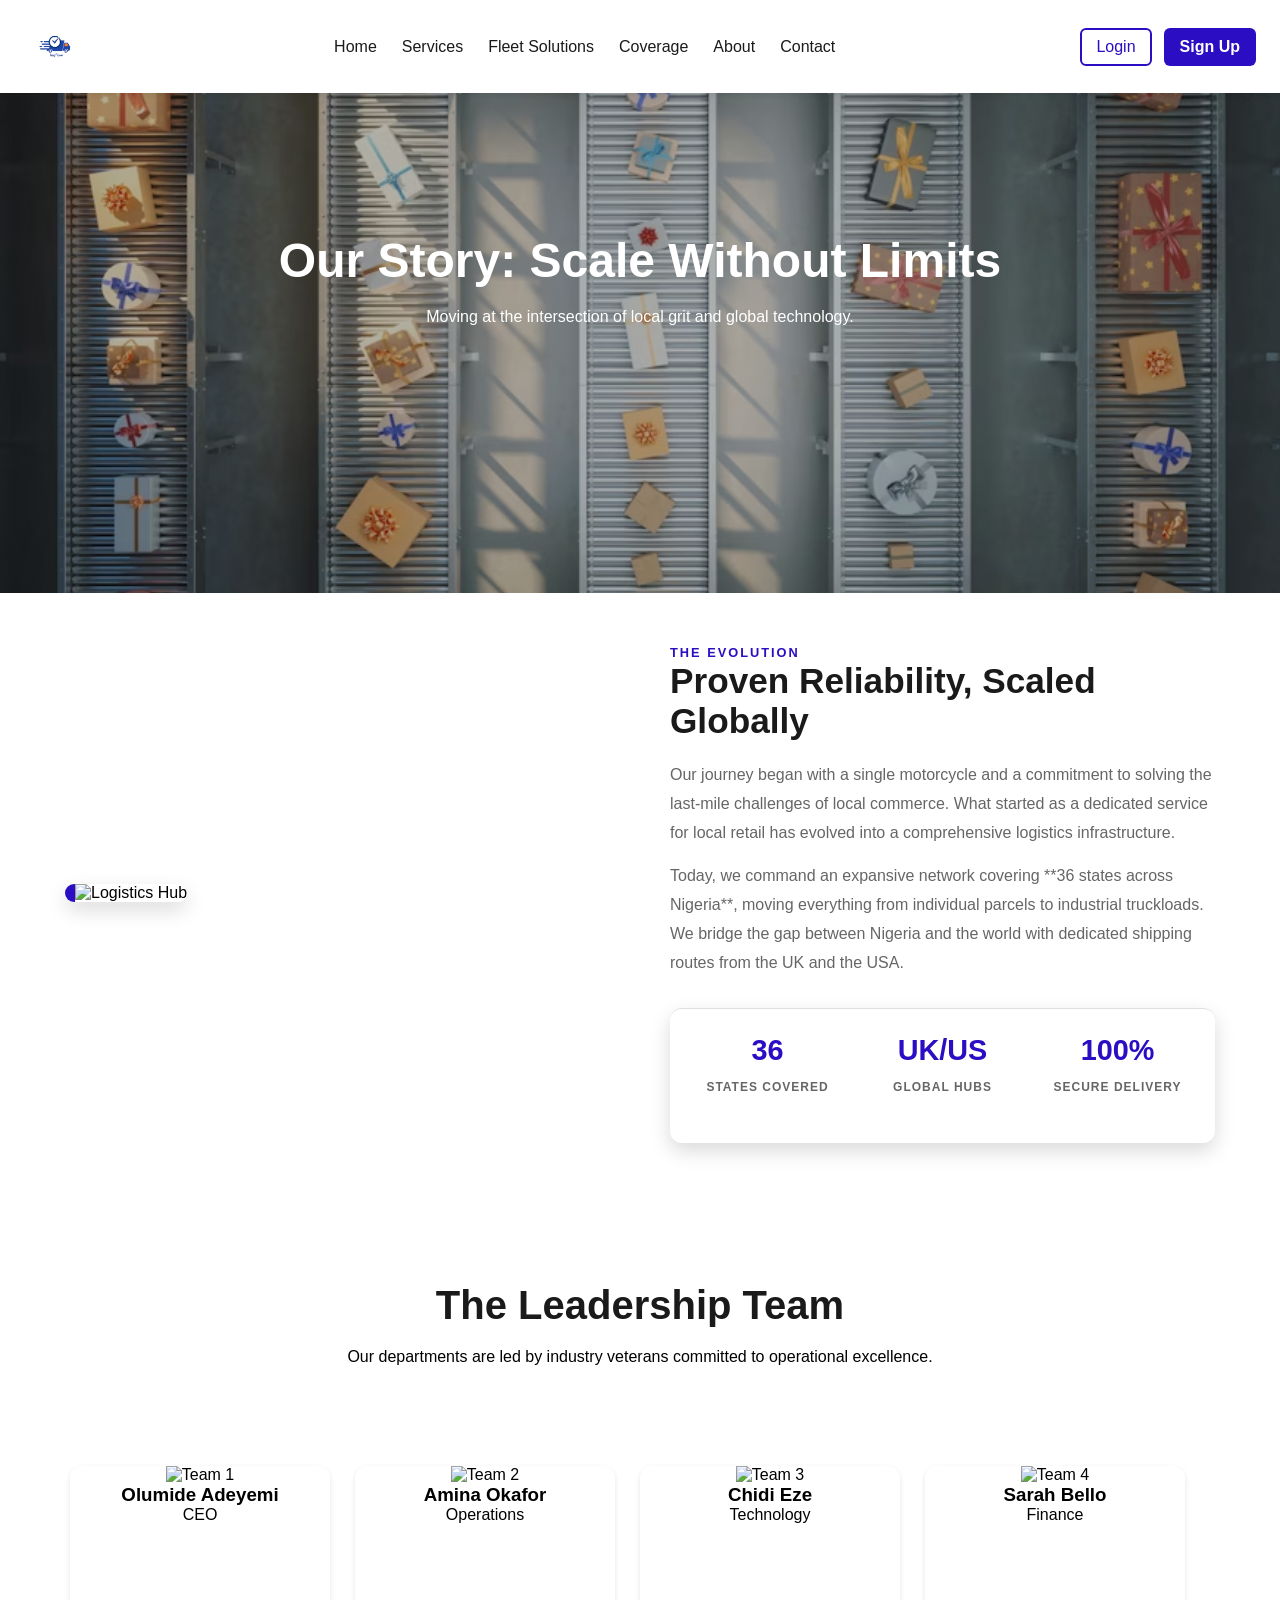
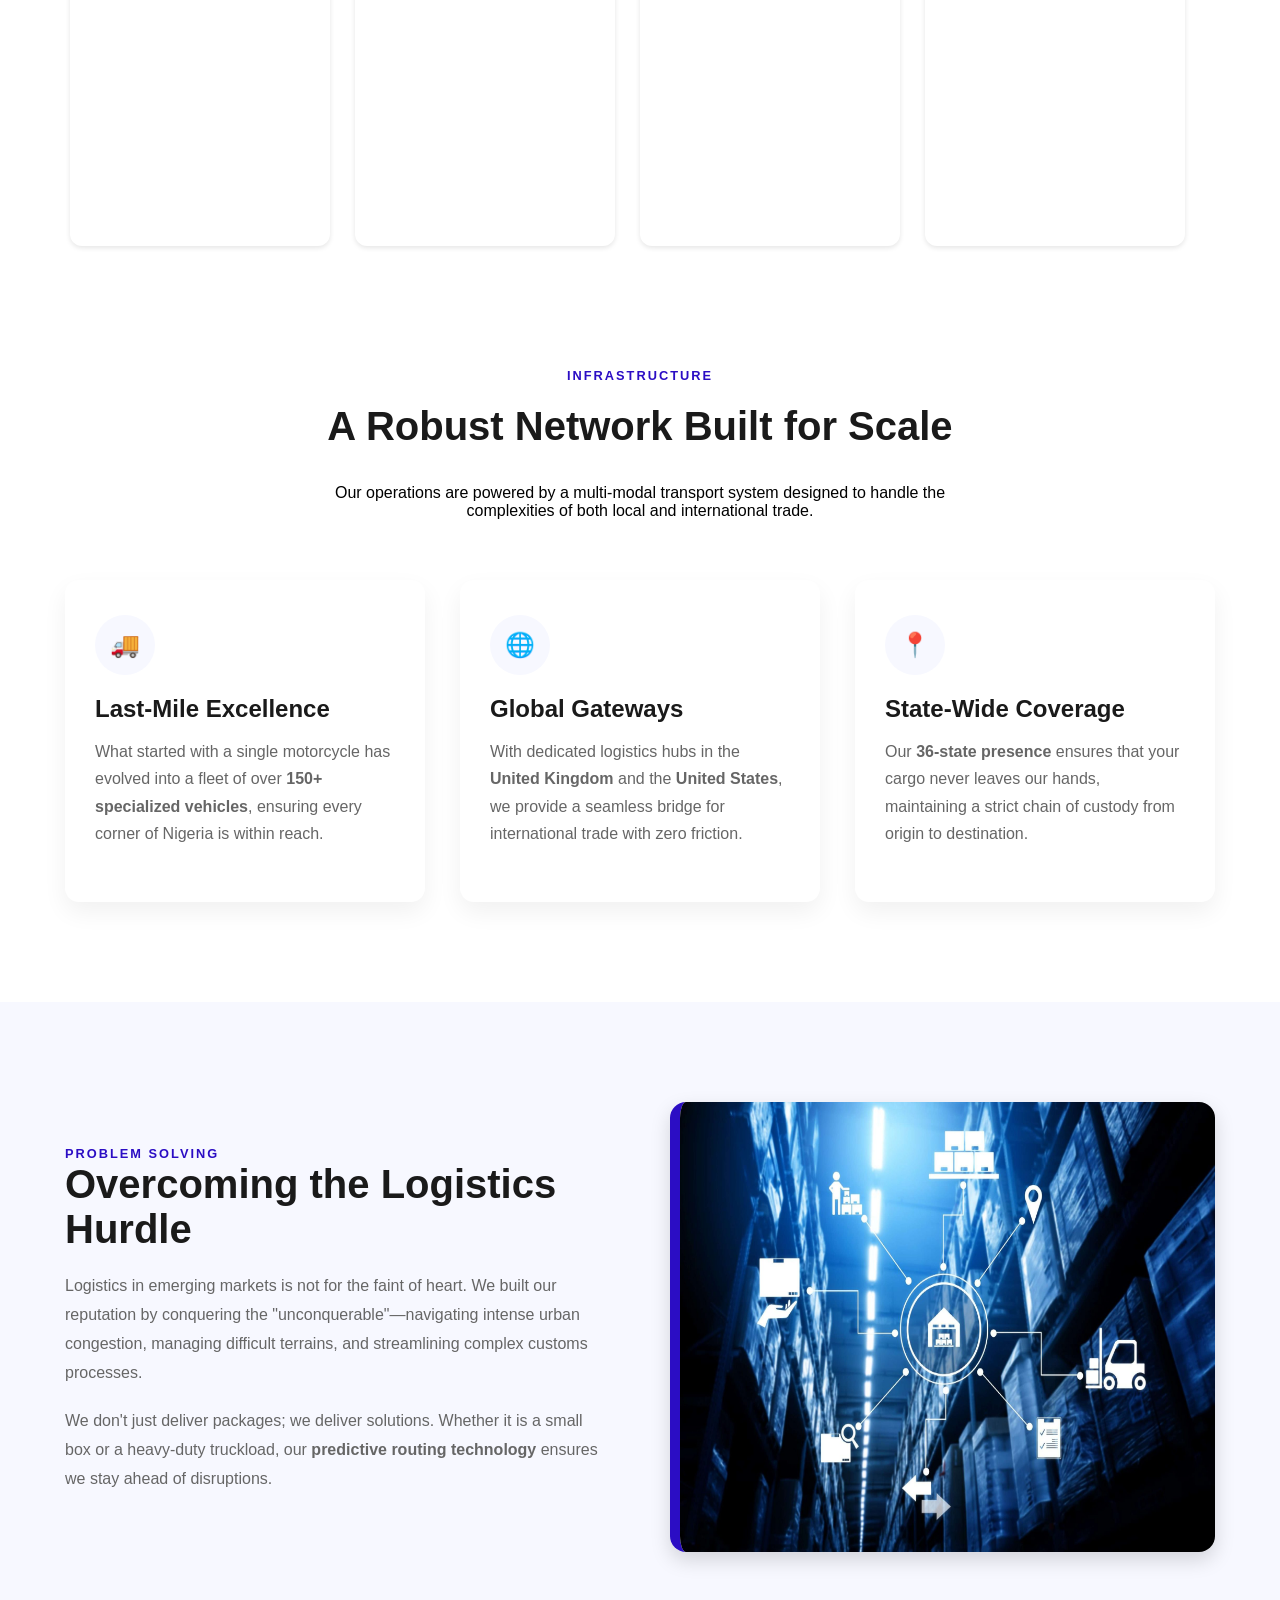
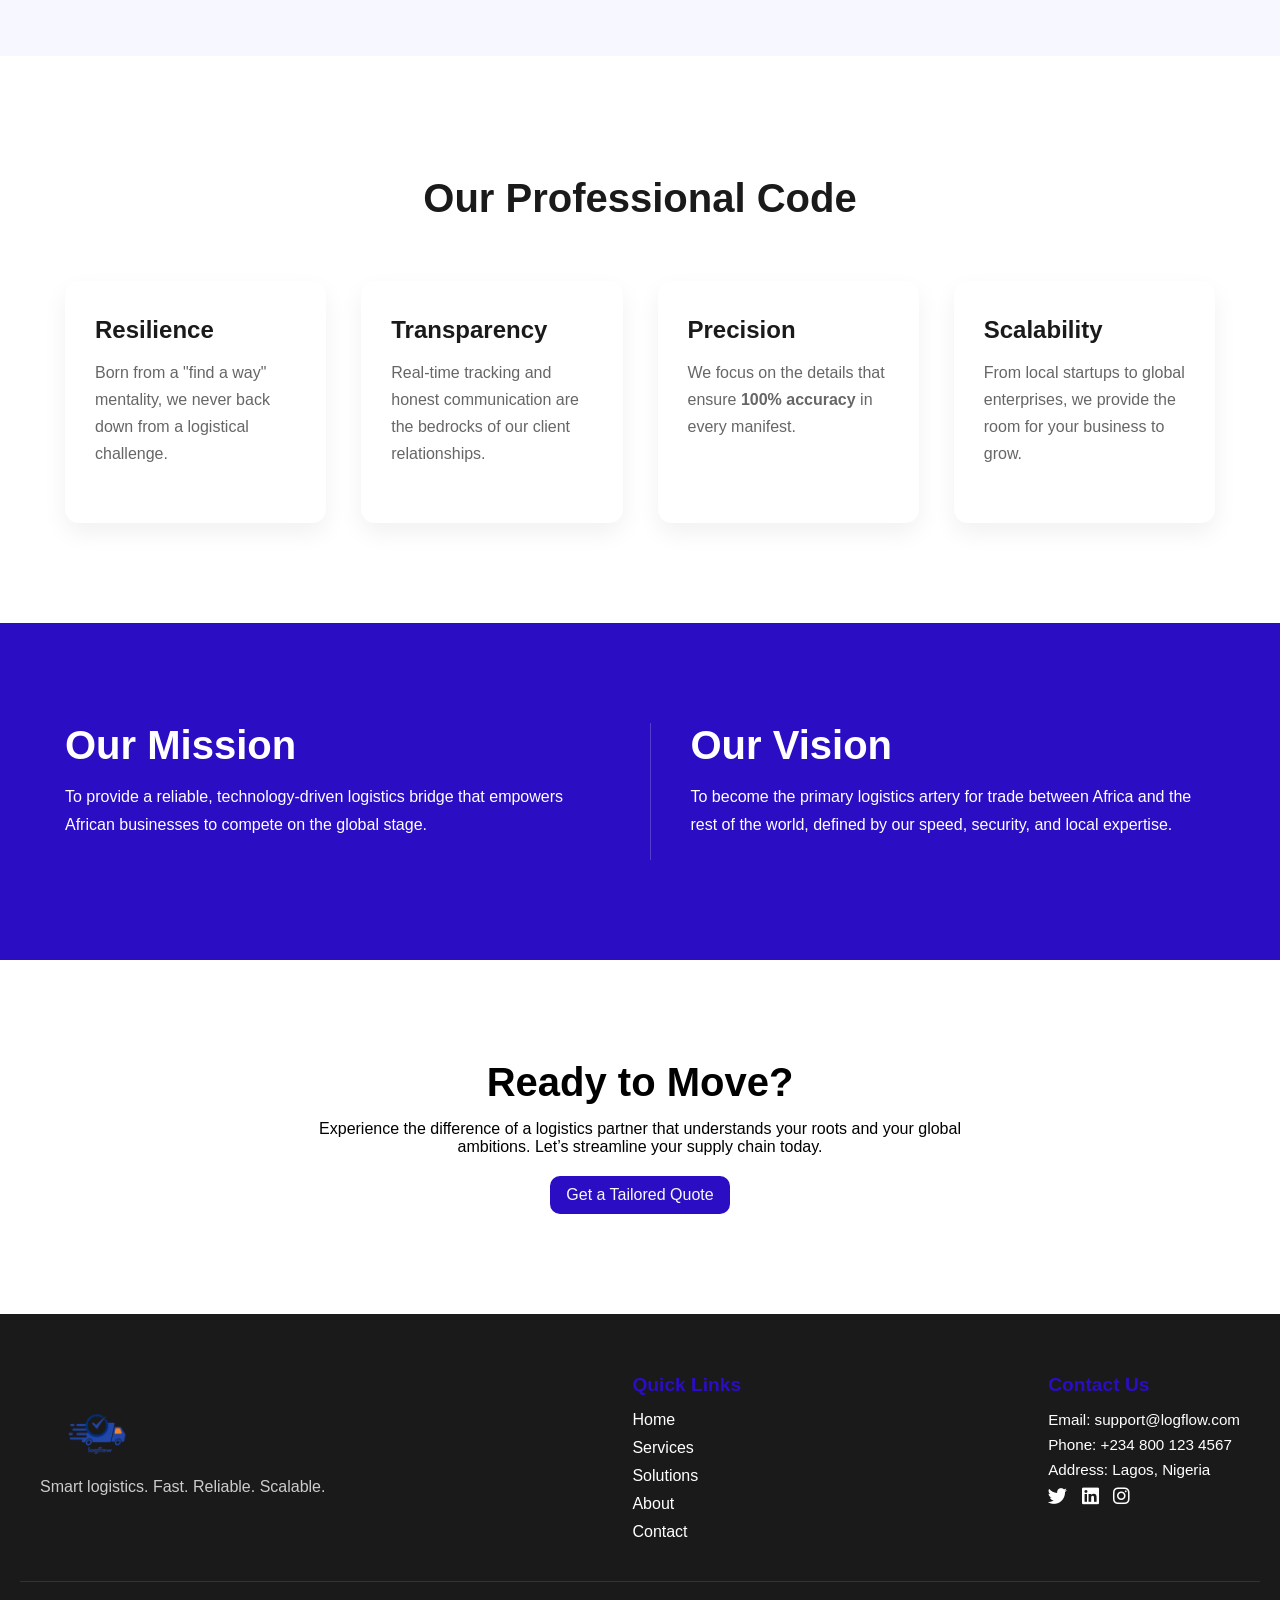
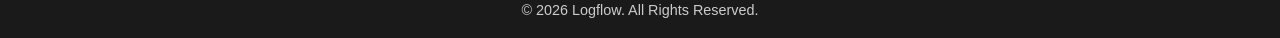
==== about.html @ 202743e4 "new changes" ====
<!DOCTYPE html>
<html lang="en">
<head>
    <meta charset="UTF-8">
    <meta name="viewport" content="width=device-width, initial-scale=1.0">
    <title>About</title>
    <link rel="stylesheet" href="main.css"/>
    <link rel="stylesheet" href="https://cdnjs.cloudflare.com/ajax/libs/font-awesome/6.4.2/css/all.min.css">
</head>
<body>
  <header class="navbar">
    <div class="logo">
      <img src="asset/image/logo-removebg-preview.png" alt="Logflow Logo">
    </div>

    <nav class="nav-links">
      <a href="index.html">Home</a>
      <a href="services.html">Services</a>
      <a href="solutions.html">Fleet Solutions</a>
      <a href="coverage.html">Coverage</a>
      <a href="about.html">About</a>
      <a href="contact.html">Contact</a>
    </nav>

    <div class="nav-actions">
      <a href="login.html" class="login-btn">Login</a>
      <a href="signup.html" class="signup-btn">Sign Up</a>
    </div>
  </header>

   <section class="about-hero">
        <div class="container">
            <h1>Our Story: Scale Without Limits</h1>
            <p>Moving at the intersection of local grit and global technology.</p>
        </div>
    </section>

    <section class="about-story ">
        <div class="container story-flex">
            <div class="story-image">
                <img src="https://images.unsplash.com/photo-1580674285054-bed31e145f59?auto=format&fit=crop&q=80&w=800" alt="Logistics Hub">
            </div>
            <div class="story-content">
                <span class="tag">The Evolution</span>
                <h2>Proven Reliability, Scaled Globally</h2>
                <p>Our journey began with a single motorcycle and a commitment to solving the last-mile challenges of local commerce. What started as a dedicated service for local retail has evolved into a comprehensive logistics infrastructure.</p>
                <p>Today, we command an expansive network covering **36 states across Nigeria**, moving everything from individual parcels to industrial truckloads. We bridge the gap between Nigeria and the world with dedicated shipping routes from the UK and the USA.</p>
                
                <div class="stats-grid">
                    <div class="stat-box">
                        <h3>36</h3>
                        <p>States Covered</p>
                    </div>
                    <div class="stat-box">
                        <h3>UK/US</h3>
                        <p>Global Hubs</p>
                    </div>
                    <div class="stat-box">
                        <h3>100%</h3>
                        <p>Secure Delivery</p>
                    </div>
                </div>
            </div>
        </div>
    </section>

   <section class="team-section">
    <div class="container">
        <div class="section-title">
            <h2>The Leadership Team</h2>
            <p>Our departments are led by industry veterans committed to operational excellence.</p>
        </div>

        <div class="team-slider">
            <div class="team-track">
                
                <div class="team-card">
                    <div class="card-inner">
                        <div class="card-front">
                            <img src="https://images.unsplash.com/photo-1531384441138-2736e62e0919?auto=format&fit=crop&q=80&w=400" alt="Team 1">
                            <div class="front-info">
                                <h3>Olumide Adeyemi</h3>
                                <span>CEO</span>
                            </div>
                        </div>
                        <div class="card-back">
                            <h4>Executive Director</h4>
                            <p>Strategic growth and global partnerships.</p>
                            <div class="social-links">
                                <a href="#">LinkedIn</a>
                                <a href="#">Instagram</a>
                            </div>
                        </div>
                    </div>
                </div>

                <div class="team-card">
                    <div class="card-inner">
                        <div class="card-front">
                            <img src="https://images.unsplash.com/photo-1560250097-0b93528c311a?auto=format&fit=crop&q=80&w=400" alt="Team 2">
                            <div class="front-info">
                                <h3>Amina Okafor</h3>
                                <span>Operations</span>
                            </div>
                        </div>
                        <div class="card-back">
                            <h4>Head of Logistics</h4>
                            <p>Managing the 26-state fleet network.</p>
                            <div class="social-links">
                                <a href="#">LinkedIn</a>
                            </div>
                        </div>
                    </div>
                </div>

                <div class="team-card">
                    <div class="card-inner">
                        <div class="card-front">
                            <img src="https://images.unsplash.com/photo-1507003211169-0a1dd7228f2d?auto=format&fit=crop&q=80&w=400" alt="Team 3">
                            <div class="front-info">
                                <h3>Chidi Eze</h3>
                                <span>Technology</span>
                            </div>
                        </div>
                        <div class="card-back">
                            <h4>CTO</h4>
                            <p>Architecture of our tracking engine.</p>
                            <div class="social-links">
                                <a href="#">LinkedIn</a>
                            </div>
                        </div>
                    </div>
                </div>

                <div class="team-card">
                    <div class="card-inner">
                        <div class="card-front">
                            <img src="https://images.unsplash.com/photo-1573496359142-b8d87734a5a2?auto=format&fit=crop&q=80&w=400" alt="Team 4">
                            <div class="front-info">
                                <h3>Sarah Bello</h3>
                                <span>Finance</span>
                            </div>
                        </div>
                        <div class="card-back">
                            <h4>CFO</h4>
                            <p>International trade and financial strategy.</p>
                            <div class="social-links">
                                <a href="#">LinkedIn</a>
                            </div>
                        </div>
                    </div>
                </div>

                <div class="team-card">
                    <div class="card-inner">
                        <div class="card-front">
                            <img src="https://images.unsplash.com/photo-1519085360753-af0119f7cbe7?auto=format&fit=crop&q=80&w=400" alt="Team 5">
                            <div class="front-info">
                                <h3>David Chen</h3>
                                <span>Customer Hub</span>
                            </div>
                        </div>
                        <div class="card-back">
                            <h4>Head of Support</h4>
                            <p>Ensuring 100% door-to-door satisfaction.</p>
                            <div class="social-links">
                                <a href="#">LinkedIn</a>
                            </div>
                        </div>
                    </div>
                </div>

            </div>
        </div>
    </div>
</section>
<section class="section-padding">
    <div class="container">
        <div class="section-title">
            <span class="tag">Infrastructure</span>
            <h2>A Robust Network Built for Scale</h2>
            <p>Our operations are powered by a multi-modal transport system designed to handle the complexities of both local and international trade.</p>
        </div>
        
        <div class="business-grid">
            <div class="biz-card">
                <div class="icon-circle">🚚</div>
                <h3>Last-Mile Excellence</h3>
                <p>What started with a single motorcycle has evolved into a fleet of over <strong>150+ specialized vehicles</strong>, ensuring every corner of Nigeria is within reach.</p>
            </div>
            <div class="biz-card">
                <div class="icon-circle">🌐</div>
                <h3>Global Gateways</h3>
                <p>With dedicated logistics hubs in the <strong>United Kingdom</strong> and the <strong>United States</strong>, we provide a seamless bridge for international trade with zero friction.</p>
            </div>
            <div class="biz-card">
                <div class="icon-circle">📍</div>
                <h3>State-Wide Coverage</h3>
                <p>Our <strong>36-state presence</strong> ensures that your cargo never leaves our hands, maintaining a strict chain of custody from origin to destination.</p>
            </div>
        </div>
    </div>
</section>

<section class="section-padding" style="background: var(--bg-soft);">
    <div class="container story-flex">
        <div class="story-content">
            <span class="tag">Problem Solving</span>
            <h2>Overcoming the Logistics Hurdle</h2>
            <p>Logistics in emerging markets is not for the faint of heart. We built our reputation by conquering the "unconquerable"—navigating intense urban congestion, managing difficult terrains, and streamlining complex customs processes.</p>
            <p>We don't just deliver packages; we deliver solutions. Whether it is a small box or a heavy-duty truckload, our <strong>predictive routing technology</strong> ensures we stay ahead of disruptions.</p>
        </div>
        <div class="story-image">
            <img src="asset/image/goods.jpg" alt="Operational Logistics">
        </div>
    </div>
</section>

<section class="section-padding">
    <div class="container">
        <div class="section-title">
            <h2>Our Professional Code</h2>
        </div>
        <div class="business-grid">
            <div class="biz-card">
                <h3>Resilience</h3>
                <p>Born from a "find a way" mentality, we never back down from a logistical challenge.</p>
            </div>
            <div class="biz-card">
                <h3>Transparency</h3>
                <p>Real-time tracking and honest communication are the bedrocks of our client relationships.</p>
            </div>
            <div class="biz-card">
                <h3>Precision</h3>
                <p>We focus on the details that ensure <strong>100% accuracy</strong> in every manifest.</p>
            </div>
            <div class="biz-card">
                <h3>Scalability</h3>
                <p>From local startups to global enterprises, we provide the room for your business to grow.</p>
            </div>
        </div>
    </div>
</section>

<section class="section-padding" style="background: var(--primary); color: white;">
    <div class="container story-flex">
        <div class="story-content">
            <h2 style="color: white;">Our Mission</h2>
            <p style="color: white;">To provide a reliable, technology-driven logistics bridge that empowers African businesses to compete on the global stage.</p>
        </div>
        <div class="story-content" style="border-left: 1px solid rgba(255,255,255,0.2); padding-left: 40px;">
            <h2 style="color: white;">Our Vision</h2>
            <p style="color: white;">To become the primary logistics artery for trade between Africa and the rest of the world, defined by our speed, security, and local expertise.</p>
        </div>
    </div>
</section>

<section class="section-padding" style="text-align: center;">
    <div class="container">
        <h2>Ready to Move?</h2>
        <p>Experience the difference of a logistics partner that understands your roots and your global ambitions. Let’s streamline your supply chain today.</p>
        <a href="contact.html" class="primary-btn">Get a Tailored Quote</a>
    </div>
</section>


  <footer class="footer">
    <div class="footer-container">
      <div class="footer-logo">
        <img src="asset/image/logo-removebg-preview.png" alt="Logflow Logo">
        <p>Smart logistics. Fast. Reliable. Scalable.</p>
      </div>

      <div class="footer-links">
        <h4>Quick Links</h4>
        <ul>
          <li><a href="index.html">Home</a></li>
          <li><a href="services.html">Services</a></li>
          <li><a href="solutions.html">Solutions</a></li>
          <li><a href="about.html">About</a></li>
          <li><a href="contact.html">Contact</a></li>
        </ul>
      </div>

      <div class="footer-contact">
        <h4>Contact Us</h4>
        <p>Email: support@logflow.com</p>
        <p>Phone: +234 800 123 4567</p>
        <p>Address: Lagos, Nigeria</p>
        <div class="social-icons">
          <a href="#"><i class="fab fa-twitter"></i></a>
          <a href="#"><i class="fab fa-linkedin"></i></a>
          <a href="#"><i class="fab fa-instagram"></i></a>
        </div>
      </div>
    </div>

    <div class="footer-bottom">
      <p>&copy; 2026 Logflow. All Rights Reserved.</p>
    </div>
  </footer>

    <script>
        const observer = new IntersectionObserver((entries) => {
            entries.forEach(entry => {
                if (entry.isIntersecting) {
                    entry.target.style.opacity = "1";
                    entry.target.style.transform = "translateY(0)";
                }
            });
        }, { threshold: 0.1 });

        document.querySelectorAll('.story-image, .story-content, .team-card').forEach(el => {
            el.style.opacity = "0";
            el.style.transform = "translateY(30px)";
            el.style.transition = "all 0.6s ease-out";
            observer.observe(el);
        });

        // Horizontal Drag Scroll for Team
        const slider = document.querySelector('.team-track');
        let isDown = false; let startX; let scrollLeft;
        slider.addEventListener('mousedown', (e) => { isDown = true; startX = e.pageX - slider.offsetLeft; scrollLeft = slider.scrollLeft; });
        slider.addEventListener('mouseleave', () => isDown = false);
        slider.addEventListener('mouseup', () => isDown = false);
        slider.addEventListener('mousemove', (e) => {
            if (!isDown) return;
            e.preventDefault();
            const x = e.pageX - slider.offsetLeft;
            const walk = (x - startX) * 2;
            slider.scrollLeft = scrollLeft - walk;
        });
    </script>
</body>
</html>
---- main.css ----
html {
  scroll-behavior: smooth;
}

:root {
  /* main colors*/
  --primary: #2b0dc4;
  --primary-dark: darkblue;
  --light-bg: #f8f8f8;
  --text-dark: #1a1a1a;
  --text-light: #555;



  /* TEXT COLORS*/
  --heading-main: #1a1a1a;
  --heading-light: #ffffff;
  --text-body: #333333;
  --text-muted: #666666;

  /* BACKGROUNDS*/
  --bg-white: #ffffff;
  --bg-light: #f8f8f8;
  --bg-soft: #f7f8ff;
  --bg-dark-overlay: rgba(0, 0, 0, 0.3);

  /*BUTTONS*/
  --btn-bg: var(--primary);
  --btn-bg-hover: var(--primary-dark);
  --btn-text: #ffffff;
  --btn-border-radius: 8px;
  --btn-padding: 12px 30px;

  /* =========================
     TYPOGRAPHY
  ========================= */
  --font-main: 'Segoe UI', Tahoma, Geneva, Verdana, sans-serif;

  --h1-size: 3rem;
  --h2-size: 2.5rem;
  --h3-size: 1.5rem;
  --p-size: 1rem;
  --small-size: 0.95rem;

  --line-height: 1.7;

  /* =========================
     SPACING
  ========================= */
  --section-padding: 100px 20px;
  --card-padding: 30px 20px;
  --gap-small: 10px;
  --gap-medium: 30px;
  --gap-large: 60px;

  /* =========================
     BORDER & SHADOW
  ========================= */
  --radius-sm: 5px;
  --radius-md: 12px;
  --radius-lg: 16px;

  --shadow-sm: 0 2px 5px rgba(0, 0, 0, 0.1);
  --shadow-md: 0 4px 10px rgba(0, 0, 0, 0.1);
  --shadow-lg: 0 8px 20px rgba(0, 0, 0, 0.15);

  /* =========================
     TRANSITIONS
  ========================= */
  --transition-fast: 0.3s ease;
}



* {
  margin: 0;
  padding: 0;
  box-sizing: border-box;
  font-family: "Segoe UI", sans-serif;
}

/* NAVBAR */
.navbar {
  display: flex;
  align-items: center;
  justify-content: space-between;
  padding: 14px 24px;
  background: #fff;
  box-shadow: 0 2px 6px rgba(0, 0, 0, 0.08);
}

.logo img {
  height: 65px; 
  width: auto;     
  display: block;  
}

.nav-links {
  display: flex;
  gap: 25px;
}

.nav-links a {
  text-decoration: none;
  color: var(--text-dark);
  font-weight: 500;
}

.nav-links a:hover {
  color: var(--primary);
}

.nav-actions {
  display: flex;
  gap: 12px;
}

.login-btn {
  color: var(--primary);
  border: 2px solid var(--primary);
  padding: 8px 14px;
  border-radius: 6px;
  text-decoration: none;
}

.login-btn:hover {
  color: white;
  background-color: var(--primary);

}

.signup-btn {
  background: var(--primary);
  color: white;
  padding: 8px 14px;
  border-radius: 6px;
  text-decoration: none;
}

.signup-btn:hover {
  color: var(--primary);
  border: 2px solid var(--primary);
  padding: 8px 14px;
  border-radius: 6px;
  text-decoration: none;
  background-color: var(--light-bg);
}

/* HERO */

.home-hero {
  position: relative;
  height: 80vh;
  overflow: hidden;
}

.home-hero video {
  width: 100%;
  height: 100%;
  object-fit: cover;
}

.hero-overlay {
  position: absolute;
  inset: 0;
  background: rgba(0, 0, 0, 0.45);
  color: white;
  display: flex;
  flex-direction: column;
  justify-content: center;
  align-items: center;
  text-align: center;
  padding: 20px;
}

.hero-overlay h1 {
  font-size: var(--h1-size);
  margin-bottom: 15px;
}

.hero-overlay p {
  max-width: 700px;
  font-size: var(--p-size);
  margin-bottom: 25px;
}


.hero-btn {
  color: var(--light-bg);
  border: 2px solid var(--primary);
  padding: 8px 14px;
  border-radius: 10px;
  text-decoration: none;
  background-color: var(--primary);
}

.hero-btn:hover {
  color: var(--primary);
  background-color: var(--light-bg);

}

/* SERVICES */
.services-section {
  padding: 90px 20px;
  background: var(--light-bg);
  text-align: center;
}

.services-section h2 {
  font-size: var(--h2-size);
  color: var(--primary);
  padding-bottom: 12px;
}

.services-section p {
  font-size: var(--p-size);
}

.services-cards {
  display: flex;
  justify-content: center;
  gap: 30px;
  flex-wrap: wrap;
  margin-top: 50px;
}

.card {
  background: white;
  width: 260px;
  padding: 25px;
  border-radius: 14px;
  border: 2px solid transparent;
  box-shadow: 0 6px 15px rgba(0, 0, 0, 0.1);
  transition: all 0.3s ease;
  backface-visibility: hidden;
  transform: translateZ(0);
}


.card:hover {
  transform: translateY(-8px);
  box-shadow: 0 12px 24px rgba(43, 13, 196, 0.2);

}

.card h3 {
  font-size: var(--h3-size);
  padding-bottom: var(--small-size);

}

.card p {
  font-size: var(--p-size);
}

.card img {
  width: 100%;
  height: 160px;
  object-fit: cover;
  border-radius: 10px;
  margin-bottom: 15px;
}

/* HOW IT WORKS */
.how-it-works {
  padding: 90px 20px;
  text-align: center;
}

.how-it-works h2 {
  font-size: var(--h2-size);
  color: var(--primary);
}

.how-sub {
  font-size: var(--p-size);
  padding-top: var(--small-size);
}

.steps {
  display: flex;
  justify-content: center;
  gap: 40px;
  flex-wrap: wrap;
  margin-top: 60px;
}

.step {
  width: 220px;
  border-left: var(--primary-dark);
}

.step h3 {
  font-size: var(--h3-size);
  padding-bottom: 10px;
}

.step p {
  font-size: var(--p-size);
  line-height: 20px;
}

.step span {
  font-size: var(--h1-size);
  color: var(--primary);
  font-weight: bold;
}













.fleet-section {
  padding: 100px 20px;
  background: var(--light-bg);
}

.fleet {
  max-width: 1100px;
  margin: auto;
  display: flex;
  align-items: center;
  gap: 60px;
  flex-wrap: wrap;
}

.fleet-text {
  flex: 1;
}

.fleet-text h2 {
  font-size: var(--h2-size);
  color: var(--primary);
  margin-bottom: 15px;
}

.fleet-sub {
  font-size: var(--p-size);
  color: var(--text-muted);
  margin-bottom: 25px;
}

.fleet-list {
  list-style: none;
  margin-bottom: 35px;
}

.fleet-list li {
  font-size: var(--p-size);
  margin-bottom: 12px;
  color: var(--text-dark);
}

.fleet-image {
  flex: 1;
  text-align: center;
}

.fleet-image img {
  width: 100%;
  max-width: 490px;
  border-radius: 16px;
  box-shadow: var(--soft-shadow);
}


.primary-btn {
  color: var(--light-bg);
  border: 2px solid var(--primary);
  padding: 8px 14px;
  border-radius: 10px;
  text-decoration: none;
  background-color: var(--primary);
  display: inline-block;
  justify-content: center;
  max-width: 300px;

}

.primary-btn:hover {
  color: var(--primary);
  background-color: var(--light-bg);

}




.business-section {
  padding: 120px 20px;
  background: #f9faff;
}

.business-content {
  max-width: 1100px;
  margin: auto;
  text-align: center;
}

.business-content h2 {
  font-size: var(--h2-size);
  color: var(--primary);
  margin-bottom: 10px;
}

.business-sub {
  font-size: var(--p-size);
  color: var(--text-muted);
  max-width: 650px;
  margin: 0 auto 70px;
}

.business-grid {
  display: grid;
  grid-template-columns: repeat(auto-fit, minmax(240px, 1fr));
  gap: 35px;
}

.biz-card {
  background: #ffffff;
  padding: 35px 30px;
  border-radius: 14px;
  text-align: left;
  box-shadow: 0 10px 25px rgba(0, 0, 0, 0.06);
  transition: transform 0.3s ease;
}

.biz-card:hover {
  transform: translateY(-8px);
}

.biz-card h3 {
  font-size: var(--h3-size);
  margin-bottom: 12px;
  color: var(--text-dark);
}

.biz-card p {
  font-size: var(--p-size);
  line-height: 1.7;
  color: var(--text-muted);
}






/* CTA SECTION */
.cta-section {
  padding: 90px 20px;
  text-align: center;
  background: linear-gradient(135deg,
      var(--primary),
      var(--primary-dark));
  color: #fff;
}

.cta-section h2 {
  font-size: var(--h2-size);
  margin-bottom: 16px;
  font-weight: 700;
}

.cta-section p {
  font-size: var(--p-size);
  max-width: 600px;
  margin: 0 auto 35px;
  line-height: 1.6;
  opacity: 0.9;
}

/* CTA BUTTON */
.cta-section .primary-btn {
  display: inline-block;
  padding: 14px 36px;
  font-size: 1rem;
  font-weight: 600;
  border-radius: 8px;
  background-color: var(--bg-light);
  color: var(--primary);
  text-decoration: none;
  transition: all 0.3s ease;
}

.cta-section .primary-btn:hover {
  background-color: #f0f0f0;
  transform: translateY(-3px);
}










.footer {
  background-color: #1a1a1a;
  color: #fff;
  padding: 60px 20px 20px 20px;
  font-family: 'Segoe UI', Tahoma, Geneva, Verdana, sans-serif;
}

.footer-container {
  display: flex;
  flex-wrap: wrap;
  justify-content: space-between;
  gap: 40px;
  max-width: 1200px;
  margin: auto;
}

.footer-logo img {
  max-height: 500px;
  margin-bottom: -20px;
  padding-right: 80px;
  width: 200px;
}

.footer-logo p {
  font-size: 1rem;
  color: #ccc;
}

.footer-links h4,
.footer-contact h4 {
  font-size: 1.2rem;
  margin-bottom: 15px;
  color: #2b0dc4;
}

.footer-links ul {
  list-style: none;
}

.footer-links ul li {
  margin-bottom: 10px;
}

.footer-links ul li a {
  color: #fff;
  text-decoration: none;
  transition: color 0.3s;
}

.footer-links ul li a:hover {
  color: #2b0dc4;
}

.footer-contact p {
  margin-bottom: 8px;
  font-size: 0.95rem;
}

.social-icons a {
  margin-right: 10px;
  color: #fff;
  font-size: 1.2rem;
  transition: color 0.3s;
}

.social-icons a:hover {
  color: #2b0dc4;
}

.footer-bottom {
  text-align: center;
  margin-top: 30px;
  border-top: 1px solid #333;
  padding-top: 20px;
  font-size: 0.9rem;
  color: #ccc;
}

/* Responsive */
@media (max-width: 768px) {
  .footer-container {
    flex-direction: column;
    align-items: center;
    text-align: center;
  }

  .social-icons {
    margin-top: 15px;
  }
}











.container {
  max-width: 1200px;
  margin: 0 auto;
  padding: 0 20px;
}

.section-padding {
  padding: var(--section-padding);
}

.section-title {
  text-align: center;
  margin-bottom: var(--gap-large);
}

.section-title h2 {
  font-size: var(--h2-size);
  color: var(--heading-main);
}

/* Hero */
.service-hero {
  /* Your existing code */
  background: linear-gradient(var(--bg-dark-overlay), var(--bg-dark-overlay)),
    url('asset/image/service--.webp');
  color: white;
  padding: 120px 20px;
  text-align: center;
  background-size: cover;
  background-position: center;
  background-repeat: no-repeat;
  height: 450px;
}

.service-hero h1 {
  font-size: var(--h1-size);
  margin-bottom: var(--gap-small);
}

.service-hero p {
  font-size: var(--p-size);
  max-width: 700px;
  margin: 0 auto var(--gap-medium);
  opacity: 0.9;
}

/* Buttons */
.btn-main {
  background: var(--btn-bg);
  color: var(--btn-text);
  padding: var(--btn-padding);
  border-radius: var(--btn-border-radius);
  text-decoration: none;
  font-weight: bold;
  transition: var(--transition-fast);
  display: inline-block;
}

.btn-main:hover {
  background: var(--bg-light);
  transform: translateY(-2px);
  color: var(--primary);
  border: 2px solid var(--primary);

}

/* Service Cards */
.grid-container {
  display: grid;
  grid-template-columns: repeat(auto-fit, minmax(300px, 1fr));
  gap: var(--gap-medium);
}

.service-card {
  background: var(--bg-white);
  padding: var(--card-padding);
  border-radius: var(--radius-md);
  box-shadow: var(--shadow-md);
  transition: var(--transition-fast);
  border: 1px solid #eee;
}

.service-card:hover {
  transform: translateY(-10px);
  box-shadow: var(--shadow-lg);
}

.service-card .icon {
  font-size: 40px;
  color: var(--primary);
  margin-bottom: 20px;
}

.service-card h3 {
  margin-bottom: 15px;
  color: var(--heading-main);
}

.feature-list {
  list-style: none;
  margin: 20px 0;
}

.feature-list li {
  font-size: var(--small-size);
  color: var(--text-muted);
  margin-bottom: 8px;
}

.feature-list li::before {
  content: "✓";
  color: var(--primary);
  margin-right: 10px;
  font-weight: bold;
}

.card-link {
  color: var(--primary);
  text-decoration: none;
  font-weight: bold;
}

/* Dashboard Promo Section */
.dashboard-promo {
  background-color: var(--bg-soft);
  padding: 80px 20px;
}

.promo-flex {
  display: flex;
  align-items: center;
  gap: var(--gap-large);
  flex-wrap: wrap;
}

.promo-text {
  flex: 1;
  min-width: 300px;
}

.promo-text h2 {
  padding-bottom: 12px;
}

.promo-text p {
  padding-bottom: 12px;
}

.check-item {
  display: flex;
  align-items: center;
  gap: 15px;
  margin-bottom: 15px;
  color: var(--text-body);
}

.check-item i {
  color: var(--primary);
}


.mock-dashboard {
  flex: 1;
  min-width: 300px;
  height: 300px;
  background: white;
  border-radius: var(--radius-lg);
  box-shadow: var(--shadow-lg);
  padding: 20px;
  display: flex;
  flex-direction: column;
  gap: 15px;
}

.mock-nav {
  height: 80px;
  width: 100%;
  background: #eee;
  border-radius: 5px;
}

.mock-stats {
  height: 80px;
  width: 60%;
  background: var(--bg-soft);
  border-radius: 5px;
}

.mock-list {
  height: 100px;
  width: 100%;
  background: #f9f9f9;
  border-radius: 5px;
}

.mock-style {
  height: 50px;
  width: 80%;
  background: rgb(237, 237, 243);
  border-radius: 5px;

}




.coverage-grid {
  display: flex;
  justify-content: space-around;
  text-align: center;
  gap: 20px;
  background: var(--primary);
  color: white;
  padding: 40px;
  border-radius: var(--radius-md);
}

.faq-container {
  max-width: 800px;
  margin: 0 auto;
}

.faq-item {
  background: white;
  margin-bottom: 15px;
  padding: 20px;
  border-radius: var(--radius-sm);
  box-shadow: var(--shadow-sm);
  cursor: pointer;
}

.faq-item summary {
  font-weight: bold;
  color: var(--primary);
  list-style: none;
}

.faq-item p {
  margin-top: 15px;
  color: var(--text-body);
  line-height: var(--line-height);
}




/* Comparison Table */
.table-responsive {
  overflow-x: auto;
  margin-top: var(--gap-medium);
}

.comparison-table {
  width: 100%;
  border-collapse: collapse;
  background: var(--bg-white);
  border-radius: var(--radius-md);
  overflow: hidden;
  box-shadow: var(--shadow-md);
}

.comparison-table th,
.comparison-table td {
  padding: 20px;
  text-align: left;
  border-bottom: 1px solid #eee;
}

.comparison-table th {
  background: var(--primary);
  color: white;
}

/* Final CTA Section */
.final-cta {
  background: var(--text-dark);
  color: white;
  padding: 80px 20px;
  text-align: center;
}

.final-cta h2 {
  font-size: var(--h2-size);
  margin-bottom: 20px;
}

.final-cta p {
  margin-bottom: 40px;
  opacity: 0.8;
}

.cta-buttons {
  display: flex;
  justify-content: center;
  gap: 20px;
  flex-wrap: wrap;
}

.secondary-btn {
  background: transparent;
  border: 2px solid white;
}

.secondary-btn:hover {
  background: white;
  color: var(--text-dark);
}










.accountability-section {
  background: var(--bg-soft);
  color: var(--text-dark);
}

.accountability-box {
  display: grid;
  grid-template-columns: 1.5fr 1fr;
  gap: 50px;
  align-items: center;
}

.tag {
  color: var(--primary);
  text-transform: uppercase;
  font-weight: bold;
  letter-spacing: 2px;
  font-size: 0.8rem;
}

.trust-points {
  margin-top: 30px;
}

.point {
  display: flex;
  gap: 20px;
  margin-bottom: 25px;
}

.point i {
  font-size: 1.5rem;
  color: var(--primary);
}

.acc-stats {
  display: grid;
  grid-template-columns: 1fr;
  gap: 20px;
}

.stat-card {
  background-color: var(--text-dark);
  padding: 30px;
  border-left: 4px solid var(--primary);
  text-align: center;
  border-radius: 10px;
}

.stat-card h3 {
  font-size: 2.5rem;
  color: var(--primary);
}

.stat-card p {
  color: var(--bg-light);
}

.acc-text h2 {
  padding-bottom: 12px;
}

/* fleet solution page */


/* FLEET SOLUTIONS PAGE STYLES */

/* Hero Section */
.fleet-hero {
  background: linear-gradient(var(--bg-dark-overlay), var(--bg-dark-overlay)),
    url('https://images.unsplash.com/photo-1519003722824-194d4455a60c?auto=format&fit=crop&q=80&w=1600');
  background-size: cover;
  background-position: center;
  color: var(--heading-light);
  padding: var(--section-padding);
  text-align: center;
}

.fleet-hero h1 {
  font-size: var(--h1-size);
  margin-bottom: var(--gap-small);
}

.fleet-hero p {
  font-size: var(--p-size);
  max-width: 800px;
  margin: 0 auto var(--gap-medium);
  line-height: var(--line-height);
}

/* Stats Bar Overlay */
.stats-bar {
  margin-top: -60px;
  position: relative;
  z-index: 5;
}

.stats-grid {
  background: var(--bg-white);
  display: grid;
  grid-template-columns: repeat(auto-fit, minmax(200px, 1fr));
  gap: var(--gap-medium);
  padding: var(--card-padding);
  border-radius: var(--radius-md);
  box-shadow: var(--shadow-lg);
  text-align: center;
}

.stat-item h3 {
  color: var(--primary);
  font-size: var(--h2-size);
  margin-bottom: 5px;
}

.stat-item p {
  color: var(--text-muted);
  font-size: var(--small-size);
  font-weight: 600;
}

.section-title h2 {
  padding-top: 50px;
  font-size: var(--h2-size);
}


/* Fleet Card Design */
.fleet-grid {
  display: grid;
  grid-template-columns: repeat(auto-fit, minmax(300px, 1fr));
  gap: var(--gap-medium);
  margin: var(--gap-large) 0;
}

.fleet-card {
  background: var(--bg-white);
  border: 1px solid #eee;
  padding: var(--card-padding);
  border-radius: var(--radius-md);
  transition: var(--transition-fast);
  display: flex;
  flex-direction: column;
}

.fleet-card:hover {
  transform: translateY(-8px);
  box-shadow: var(--shadow-md);
  border-color: var(--primary);
}

.fleet-card h3 {
  font-size: var(--h3-size);
  color: var(--heading-main);
  margin-bottom: 10px;
}

.fleet-card ul {
  list-style: none;
  margin: 20px 0;
  padding: 0;
  flex-grow: 1;
  /* Pushes button to bottom */
}

.fleet-card li {
  margin-bottom: 10px;
  color: var(--text-body);
  display: flex;
  align-items: center;
  font-size: var(--small-size);
}

.fleet-card li::before {
  content: "✓";
  color: var(--primary);
  margin-right: 10px;
  font-weight: bold;
}

/* BUTTON LOGIC*/
.signup-btn {
  background: var(--primary);
  color: #ffffff;
  padding: 8px 14px;
  border-radius: 6px;
  text-decoration: none;
  display: inline-block;
  border: 2px solid transparent;
  /* Prevents jumping on hover */
  transition: var(--transition-fast);
  font-weight: 600;
  text-align: center;
  font-family: var(--font-main);
}

.signup-btn:hover {
  color: var(--primary);
  border: 2px solid var(--primary);
  background-color: var(--light-bg);
  padding: 8px 14px;
  /* Same padding to keep it stable */
  text-decoration: none;
}

/* Quote Section Form */
.quote-section {
  background: var(--bg-soft);
  padding: var(--section-padding);
}

.quote-container {
  display: grid;
  grid-template-columns: 1fr 1fr;
  gap: var(--gap-large);
  align-items: center;
}

.quote-form {
  background: var(--bg-white);
  padding: 40px;
  border-radius: var(--radius-lg);
  box-shadow: var(--shadow-lg);
}

.form-group {
  margin-bottom: 20px;
}

.form-group label {
  display: block;
  margin-bottom: 8px;
  font-weight: 600;
  font-size: var(--small-size);
}

.form-group input,
.form-group select {
  width: 100%;
  padding: 12px;
  border: 1px solid var(--primary);
  border-radius: var(--radius-sm);
  font-size: var(--p-size);
}


.form-group input:focus,
.form-group select:focus {
  outline: none;
  border-color: var(--primary);
  box-shadow: 0 0 0 3px rgba(43, 13, 196, 0.1);
  background-color: #fff;
}

/* Specific styling for the placeholder text color */
.form-group input::placeholder {
  color: var(--text-muted);
  opacity: 0.7;
}





/* Responsive */
@media (max-width: 768px) {
  .quote-container {
    grid-template-columns: 1fr;
  }

  .fleet-hero h1 {
    font-size: 2.2rem;
  }
}


/* coverage page */
.network-header {
  text-align: center;
  padding: 100px 20px;
  background: linear-gradient(var(--bg-dark-overlay), var(--bg-dark-overlay)),
    url('asset/image/global.avif');
  color: white;
  background-size: cover;
  background-position: center;
  background-repeat: no-repeat;
  height: 500px;
}

.network-header h1 {
  font-size: var(--h1-size);
  color: #ffff;
  padding-top: 40px
}

.network-header p {
  max-width: 600px;
  margin: 20px auto;
  color: #ffff;
}

.reach-row {

  display: flex;
  align-items: center;
  justify-content: space-between;
  padding: 80px 0;
  gap: 60px;
}

.reach-row.reverse {
  flex-direction: row-reverse;
}

.reach-info {
  flex: 1;
}

.reach-visual {
  flex: 1;
  display: flex;
  justify-content: center;
}

.map-placeholder {
  width: 250px;
  height: 250px;
  background: #f0f4ff;
  border-radius: 50%;
  display: flex;
  align-items: center;
  justify-content: center;
  font-size: 80px;
  border: 10px solid #fff;
  box-shadow: 0 20px 40px rgba(0, 0, 0, 0.05);
}

/* --- TEXT STYLING --- */
.badge {
  background: #2b0dc4;
  color: white;
  padding: 5px 12px;
  border-radius: 20px;
  font-size: 0.8rem;
  font-weight: bold;
  text-transform: uppercase;
}

.reach-info h2 {
  font-size: 2rem;
  margin: 15px 0;
}

.reach-list {
  margin-top: 20px;
  padding-left: 20px;
  color: #444;
}

.reach-list li {
  margin-bottom: 10px;
}

.divider {
  border: 0;
  border-top: 1px solid #eee;
}

/* --- NEWS BAR --- */

.news-bar {
  background: #1a1a1a;
  color: white;
  padding: 40px 0;
}

.news-flex {
  display: flex;
  justify-content: space-between;
  align-items: center;
  flex-wrap: wrap;
  gap: 20px;
}

.news-form input {
  padding: 12px;
  border-radius: 4px;
  border: none;
  width: 250px;
}

.news-form button {
  padding: 12px 25px;
  background: #2b0dc4;
  color: white;
  border: none;
  border-radius: 4px;
  cursor: pointer;
  font-weight: bold;
}

.newsroom-interactive {
  padding: 80px 0;
  background: #fff;
}

.news-entry {
  padding: 25px 0;
  border-bottom: 1px solid #eee;
  cursor: pointer;
  transition: all 0.3s ease;
}

.entry-header {
  display: flex;
  align-items: center;
  gap: 30px;
}

.entry-date {
  min-width: 100px;
  font-weight: bold;
  color: #999;
}

.entry-header h2 {
  flex: 1;
  font-size: 1.6rem;
  margin: 0;
  transition: color 0.3s;
}

.toggle-icon {
  font-size: 1.5rem;
  color: #ccc;
  transition: transform 0.3s;
}

/* --- THE REVEAL LOGIC --- */
.reveal-content {
  max-height: 0;
  opacity: 0;
  overflow: hidden;
  transition: all 0.5s cubic-bezier(0.4, 0, 0.2, 1);
  padding-left: 130px;
}

.reveal-content p {
  color: #555;
  line-height: 1.7;
  margin-top: 15px;
  max-width: 800px;
}

/* --- ACTIVE STATE (TRIGGERED BY JS) --- */
.news-entry.active .reveal-content {
  max-height: 200px;
  opacity: 1;
}

.news-entry.active h2 {
  color: #2b0dc4;
}

.news-entry.active .toggle-icon {
  transform: rotate(45deg);
  color: #2b0dc4;
}

.news-entry:hover h2 {
  color: #2b0dc4;
}

/* Mobile Adjustments */
@media (max-width: 768px) {
  .entry-header {
    flex-direction: column;
    align-items: flex-start;
    gap: 10px;
  }

  .reveal-content {
    padding-left: 0;
  }
}

/* MOBILE FIX */
@media (max-width: 768px) {

  .reach-row,
  .reach-row.reverse {
    flex-direction: column;
    text-align: center;
  }

  .news-flex {
    justify-content: center;
    text-align: center;
  }
}


/* STATS BAR SECTION */
.coverage-stats {
  background: var(--primary);
  /* Using your blue variable */
  color: white;
  padding: 60px 0;
}

.stats-flex {
  display: flex;
  justify-content: space-around;
  text-align: center;
  flex-wrap: wrap;
  gap: 30px;
}

.stat-box {
  display: flex;
  flex-direction: column;
  gap: 5px;
}

.stat-number {
  font-size: 2.5rem;
  font-weight: bold;
  display: block;
}

.stat-label {
  font-size: 1rem;
  opacity: 0.8;
  text-transform: uppercase;
  letter-spacing: 1px;
}

/* Responsive adjustment for mobile */
@media (max-width: 768px) {
  .stats-flex {
    flex-direction: column;
    gap: 40px;
  }
}


/*ABOUT PAGE*/
.about-hero {
  text-align: center;
  padding: 100px 20px;
  background: linear-gradient(var(--bg-dark-overlay), var(--bg-dark-overlay)),
    url('asset/image/about.avif');
  color: white;
  background-size: cover;
  background-position: center;
  background-repeat: no-repeat;
  height: 500px;
}

.about-hero h1 {
  font-size: var(--h1-size);
  color: #ffff;
  padding-top: 40px
}

.about-hero p {
  max-width: 600px;
  margin: 20px auto;
  color: #ffff
}


.story-flex {
  display: flex;
  align-items: center;
  gap: 60px;
  flex-wrap: wrap;
  margin-top: 40px;
}

.service-hero {
  padding-top: 180px;
}

.story-image,
.story-content {
  flex: 1;
  min-width: 320px;
}

.story-image img {
  width: 100%;
  height: 450px;
  border-radius: var(--radius-lg);
  box-shadow: var(--shadow-lg);
  border-left: 10px solid var(--primary);
}

.story-content h2 {
  font-size: 2.2rem;
  margin-bottom: 20px;
  color: var(--text-dark);
}

.about-story {
  padding-top: 50px;
}

.story-content p {
  line-height: 1.8;
  margin-bottom: 15px;
  color: var(--text-muted);
}

.stats-grid {
  display: grid;
  grid-template-columns: repeat(3, 1fr);
  gap: 20px;
  margin-top: 30px;
  padding-top: 25px;
  border-top: 1px solid #e0e0e0;
}

.stat-box h3 {
  color: var(--primary);
  font-size: 1.8rem;
  margin-bottom: 5px;
}

.stat-box p {
  font-size: 0.75rem;
  text-transform: uppercase;
  letter-spacing: 1px;
  font-weight: 700;
}

.team-section {
  padding-top: 120px;
}

/* --- 3. Team Slider & Flip Cards --- */
.team-slider-container {
  overflow: hidden;
  position: relative;
  padding: 20px 0;
}

.section-title h2 {
  padding-top: 20px;
}

.section-title p {
  padding-top: 20px;
}

/* The Horizontal Track */
.team-track {
  display: flex;
  gap: 25px;
  overflow-x: auto;
  padding: 20px 5px;
  scrollbar-width: none;
  -ms-overflow-style: none;
  cursor: grab;
}

.team-slider {
  padding-top: 20px;
}

.team-track::-webkit-scrollbar {
  display: none;
}

.team-track:active {
  cursor: grabbing;
}

/* Flip Card Container */
.team-card {
  min-width: 260px;
  height: 380px;
  perspective: 1000px;
}


.card-inner {
  position: relative;
  width: 100%;
  height: 100%;
  text-align: center;
  transition: transform 0.8s cubic-bezier(0.4, 0, 0.2, 1);
  transform-style: preserve-3d;
}

/* The Flip Trigger */
.team-card:hover .card-inner {
  transform: rotateY(180deg);
}

.card-front,
.card-back {
  position: absolute;
  width: 100%;
  height: 100%;
  backface-visibility: hidden;
  border-radius: var(--radius-md);
  overflow: hidden;
  box-shadow: var(--shadow-sm);
}

/* Card Front Styling */
.card-front img {
  width: 100%;
  height: 100%;
  object-fit: cover;
}

.front-label {
  position: absolute;
  bottom: 0;
  left: 0;
  width: 100%;
  background: linear-gradient(transparent, rgba(0, 0, 0, 0.9));
  padding: 20px;
  color: #fff;
}

.front-label h3 {
  font-size: 1.1rem;
  margin: 0;
}

/* Card Back Styling */
.card-back {
  background: var(--primary);
  color: #fff;
  transform: rotateY(180deg);
  display: flex;
  flex-direction: column;
  justify-content: center;
  align-items: center;
  padding: 25px;
}

.card-back h3 {
  margin-bottom: 10px;
  font-size: 1.3rem;
}

.card-back p {
  font-size: 0.9rem;
  line-height: 1.5;
  margin-bottom: 20px;
  opacity: 0.9;
}

/* Social Links on Back */
.social-links {
  display: flex;
  gap: 10px;
  flex-wrap: wrap;
  justify-content: center;
}

.social-links a {
  color: var(--primary);
  background: #fff;
  padding: 6px 15px;
  border-radius: 50px;
  font-size: 0.75rem;
  font-weight: 700;
  text-decoration: none;
  transition: var(--transition-fast);
}

.social-links a:hover {
  background: var(--bg-soft);
  transform: scale(1.05);
}

/* Infrastructure Icon Circles */
.icon-circle {
  width: 60px;
  height: 60px;
  background: var(--bg-soft);
  border-radius: 50%;
  display: flex;
  align-items: center;
  justify-content: center;
  font-size: 1.5rem;
  margin-bottom: 20px;
  color: var(--primary);
}

.section-padding h2 {
  font-size: var(--h2-size);
}

.section-padding p {
  margin-bottom: 20px;
  margin-top: 15px;
  max-width: 700px;
  margin-inline: auto;
  font-size: var(--p-size);
}


.section-padding[style*="background: var(--primary)"] h2 {
  margin-bottom: 15px;
}

@media (max-width: 768px) {
  .story-content[style*="border-left"] {
    border-left: none !important;
    padding-left: 0 !important;
    margin-top: 40px;
    border-top: 1px solid rgba(255, 255, 255, 0.2);
    padding-top: 40px;
  }
}




/* contact page */
.container {
  max-width: 1200px;
  margin: 0 auto;
  padding: 0 25px;
}

.split-layout {
  display: flex;
  align-items: center;
  justify-content: space-between;
  gap: 80px;
  padding: 100px 0;
}

/* Info Side Styling */
.info-side {
  flex: 1;
}

.tag {
  color: var(--primary);
  font-weight: 800;
  text-transform: uppercase;
  letter-spacing: 2px;
  font-size: 0.8rem;
}

.info-side h1 {
  font-size: 3.5rem;
  line-height: 1.1;
  margin: 20px 0;
}

.info-side h1 span {
  color: var(--primary);
}

.info-side p {
  font-size: 1.2rem;
  color: var(--text-muted);
  margin-bottom: 40px;
  max-width: 500px;
}

.contact-methods {
  display: flex;
  flex-direction: column;
  gap: 20px;
}

.method-item {
  display: flex;
  align-items: center;
  gap: 20px;
  text-decoration: none;
  color: inherit;
  padding: 15px;
  border-radius: var(--radius-md);
  transition: var(--transition-fast);
}

.method-item:hover {
  background: var(--bg-white);
  box-shadow: var(--shadow-md);
  transform: translateX(10px);
}

.icon-box {
  width: 50px;
  height: 50px;
  background: var(--bg-white);
  display: flex;
  align-items: center;
  justify-content: center;
  border-radius: 50%;
  color: var(--primary);
  font-size: 1.2rem;
  box-shadow: var(--shadow-sm);
}

.method-item.whatsapp .icon-box {
  color: #25d366;
}

/* Form Side Styling */
.form-side {
  flex: 1;
}

.glass-card {
  background: var(--bg-white);
  padding: 50px;
  border-radius: var(--radius-lg);
  box-shadow: var(--shadow-lg);
  border: 1px solid rgba(255, 255, 255, 0.8);
}

.form-group {
  margin-bottom: 25px;
}

.form-group label {
  display: block;
  font-weight: 600;
  margin-bottom: 10px;
  font-size: 0.9rem;
}

input,
select,
textarea {
  width: 100%;
  padding: 16px;
  border: 1.5px solid #eee;
  border-radius: var(--radius-sm);
  background: #fcfcfc;
  font-size: 1rem;
  transition: var(--transition-fast);
}

input:focus,
textarea:focus {
  border-color: var(--primary);
  background: #fff;
  outline: none;
}

.submit-btn {
  width: 100%;
  padding: 18px;
  background: var(--primary);
  color: #fff;
  border: none;
  border-radius: var(--radius-sm);
  font-weight: 700;
  font-size: 1rem;
  cursor: pointer;
  display: flex;
  justify-content: center;
  align-items: center;
  gap: 15px;
}

.submit-btn:hover {
  background: var(--primary-dark);
}

/* Status messages */
.success-msg {
  color: #065f46;
  margin-top: 20px;
  text-align: center;
}

.error-msg {
  color: #991b1b;
  margin-top: 20px;
  text-align: center;
}

@media (max-width: 992px) {
  .split-layout {
    flex-direction: column;
    text-align: center;
    gap: 50px;
  }

  .info-side p {
    margin: 0 auto 40px auto;
  }

  .method-item {
    justify-content: center;
  }

  .info-side h1 {
    font-size: 2.5rem;
  }
}


/* sign-up & login page */

.auth-page-bg {
  background-color: var(--bg-soft) !important;
  display: flex;
  align-items: center;
  justify-content: center;
  min-height: 100vh;
  margin: 0;
}

.auth-screen {
  width: 100%;
  max-width: 450px;
  padding: 20px;
}

.auth-box {
  background: var(--bg-white);
  padding: 40px;
  border-radius: var(--radius-lg);
  box-shadow: var(--shadow-lg);
}

.auth-header h2 {
  font-size: var(--h2-size);
  color: var(--heading-main);
  margin-bottom: 10px;
}

.auth-header p {
  color: var(--text-muted);
  margin-bottom: 25px;
}

.auth-google-wrapper {
  display: flex;
  justify-content: center;
  margin-bottom: 20px;
}

.auth-divider {
  display: flex;
  align-items: center;
  margin: 25px 0;
  color: #cbd5e1;
}

.auth-divider::before,
.auth-divider::after {
  content: "";
  flex: 1;
  border-bottom: 1px solid #eee;
}

.auth-divider span {
  padding: 0 15px;
  font-size: 0.8rem;
  color: var(--text-muted);
}

.auth-field {
  margin-bottom: 20px;
  text-align: left;
}

.auth-field label {
  display: block;
  font-weight: 600;
  font-size: 0.9rem;
  margin-bottom: 8px;
  color: var(--text-dark);
}

.auth-field input {
  width: 100%;
  height: 52px;
  padding: 0 15px;
  border: 1.5px solid #e2e8f0;
  border-radius: var(--btn-border-radius);
  background: #fcfcfc;
  font-size: 1rem;
}

.auth-field input:focus {
  border-color: var(--primary);
  outline: none;
  background: #fff;
}

.auth-action-btn {
  width: 100%;
  height: 55px;
  background: var(--primary);
  color: white;
  border: none;
  border-radius: var(--btn-border-radius);
  font-weight: 700;
  font-size: 1rem;
  cursor: pointer;
  transition: var(--transition-fast);
}

.auth-action-btn:hover {
  background: var(--primary-dark);
}

.auth-switch-text {
  text-align: center;
  margin-top: 25px;
  font-size: 0.9rem;
  color: var(--text-muted);
}

.auth-switch-text a {
  color: var(--primary);
  font-weight: 700;
  text-decoration: none;
}


/* consel page */
.logflow-engine {
  display: flex;
  flex-direction: column;
  align-items: center;
  gap: var(--gap-medium);
  padding: 40px 20px;
}

.cargo-briefing-panel {
  background: var(--bg-white);
  padding: var(--card-padding);
  border-radius: var(--radius-lg);
  box-shadow: var(--shadow-lg);
  border: 1px solid #e0e0e0;
  width: 100%;
  max-width: 550px;
}

.cargo-field-label {
  display: block;
  font-size: var(--small-size);
  font-weight: 800;
  color: var(--primary);
  margin-bottom: 8px;
  text-transform: uppercase;
}

.cargo-input-control {
  width: 100%;
  padding: var(--btn-padding);
  border-radius: var(--btn-border-radius);
  border: 1px solid #ddd;
  background: var(--bg-light);
  color: var(--text-dark);
  font-family: var(--font-main);
  margin-bottom: var(--gap-medium);
  font-size: var(--p-size);
  outline: none;
}

/* PANEL 2: THE VIBRANT SEPA CARD */
.sepa-execution-card {
  background: linear-gradient(145deg, #1a0880, #2b0dc4);
  color: #ffffff;
  padding: 45px;
  border-radius: var(--radius-lg);
  text-align: center;
  box-shadow: 0 20px 50px rgba(43, 13, 196, 0.4);
  width: 100%;
  max-width: 550px;
}

.sepa-neon-price {
  font-size: var(--h1-size);
  font-weight: 800;
  color: #00ff88;
  margin: 20px 0;
  text-shadow: 0 0 20px rgba(0, 255, 136, 0.4);
}

.sepa-bank-tray {
  background: rgba(255, 255, 255, 0.1);
  border: 1px solid rgba(255, 255, 255, 0.1);
  border-radius: var(--radius-md);
  padding: 20px;
  text-align: left;
  margin-bottom: 25px;
}

/* ACTIONS */
.btn-execute-protocol {
  background: var(--primary);
  color: white;
  border: none;
  width: 100%;
  padding: var(--btn-padding);
  border-radius: var(--btn-border-radius);
  font-weight: 700;
  cursor: pointer;
}

.btn-finalize-sepa {
  background: #00ff88;
  color: #000;
  border: none;
  width: 100%;
  padding: var(--btn-padding);
  border-radius: var(--btn-border-radius);
  font-weight: 900;
  cursor: pointer;
}

.hidden-node {
  display: none;
}





/* GLOBAL STYLES & DESKTOP BASE*/
:root {
  --primary: #2b0dc4;
  --primary-dark: darkblue;
  --light-bg: #f8f8f8;
  --text-dark: #1a1a1a;
  --text-muted: #666666;
  --h1-size: 3rem;
  --h2-size: 2.5rem;
  --h3-size: 1.5rem;
  --p-size: 1rem;
}

* {
  margin: 0;
  padding: 0;
  box-sizing: border-box;
  font-family: "Segoe UI", sans-serif;
}

.navbar {
  display: flex;
  align-items: center;
  justify-content: space-between;
  padding: 14px 24px;
  background: #fff;
  box-shadow: 0 2px 6px rgba(0, 0, 0, 0.08);
  position: sticky;
  top: 0;
  z-index: 1000;
}

.logo img {
  height: 65px;
  width: auto;
}

.menu-toggle {
  display: none;
  flex-direction: column;
  gap: 5px;
  cursor: pointer;
}

.bar {
  width: 25px;
  height: 3px;
  background-color: var(--primary);
  transition: 0.3s;
}

.nav-links {
  display: flex;
  gap: 25px;
  align-items: center;
}

.card {
  background: white;
  width: 260px;
  padding: 25px;
  border-radius: 14px;
  box-shadow: 0 6px 15px rgba(0, 0, 0, 0.1);
  transition: 0.3s;
}

.card:hover {
  transform: translateY(-8px);
}

/* TABLET VIEW (max-width: 1024px)*/
@media (max-width: 1024px) {
  :root {
    --h1-size: 2.8rem;
    --h2-size: 2.2rem;
  }

  .menu-toggle { display: flex; }

  .nav-links {
    position: absolute;
    top: 100%;
    left: 0;
    width: 100%;
    background: #fff;
    flex-direction: column;
    padding: 30px 0;
    gap: 20px;
    transform: translateY(-150%);
    transition: transform 0.4s ease;
    opacity: 0;
    pointer-events: none;
    box-shadow: 0 4px 10px rgba(0, 0, 0, 0.1);
  }

  .nav-links.active {
    transform: translateY(0);
    opacity: 1;
    pointer-events: auto;
  }

  .grid-container, .fleet-grid {
    grid-template-columns: repeat(2, 1fr);
  }

  .promo-flex, .accountability-box {
    gap: 30px;
  }
}

/* MOBILE VIEW (max-width: 768px)*/
@media (max-width: 768px) {
  :root {
    --h1-size: 2.2rem;
    --h2-size: 1.8rem;
    --section-padding: 60px 20px;
  }

  .home-hero { height: 60vh; }
  
  /* Stacking all flex/grid elements into 1 column */
  .services-cards, .steps, .business-grid, .grid-container, 
  .fleet-grid, .promo-flex, .accountability-box, .reach-row, 
  .story-flex, .news-flex, .stats-flex {
    flex-direction: column !important;
    grid-template-columns: 1fr !important;
    text-align: center;
    align-items: center;
  }

  .card, .step, .biz-card, .fleet-card, .mock-dashboard {
    width: 100%;
    max-width: 100%;
  }

  .story-image img {
    height: 300px;
    border-left: none;
    border-top: 10px solid var(--primary);
  }

  .reveal-content { padding-left: 0; }
  
  .entry-header {
    flex-direction: column;
    gap: 10px;
  }
}

/* 4. SMALL PHONE (max-width: 480px) */
@media (max-width: 480px) {
  .stat-number { font-size: 2rem; }
  .stat-item h3 { font-size: 1.8rem; }
  
  .network-header h1, .about-hero h1 {
    font-size: 1.8rem;
  }

  .signup-btn {
    width: 100%;
    padding: 12px;
  }
}
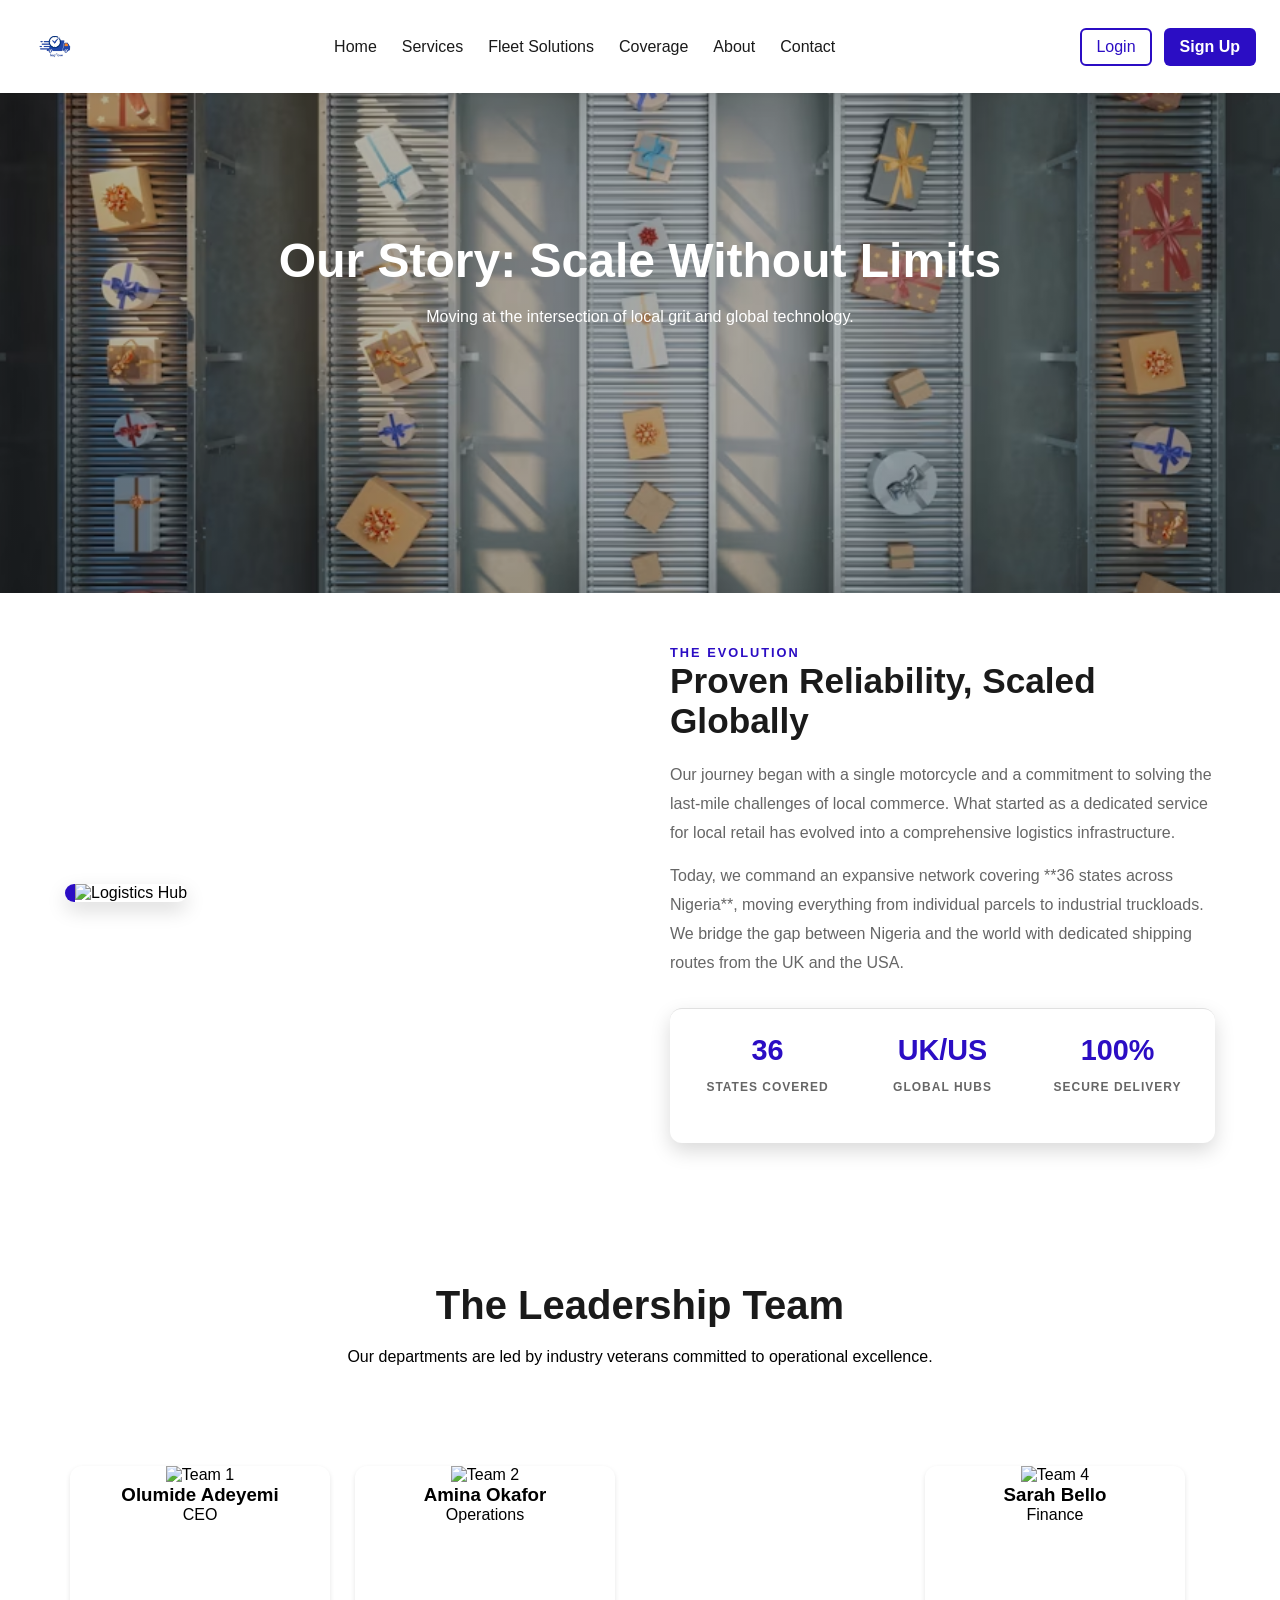
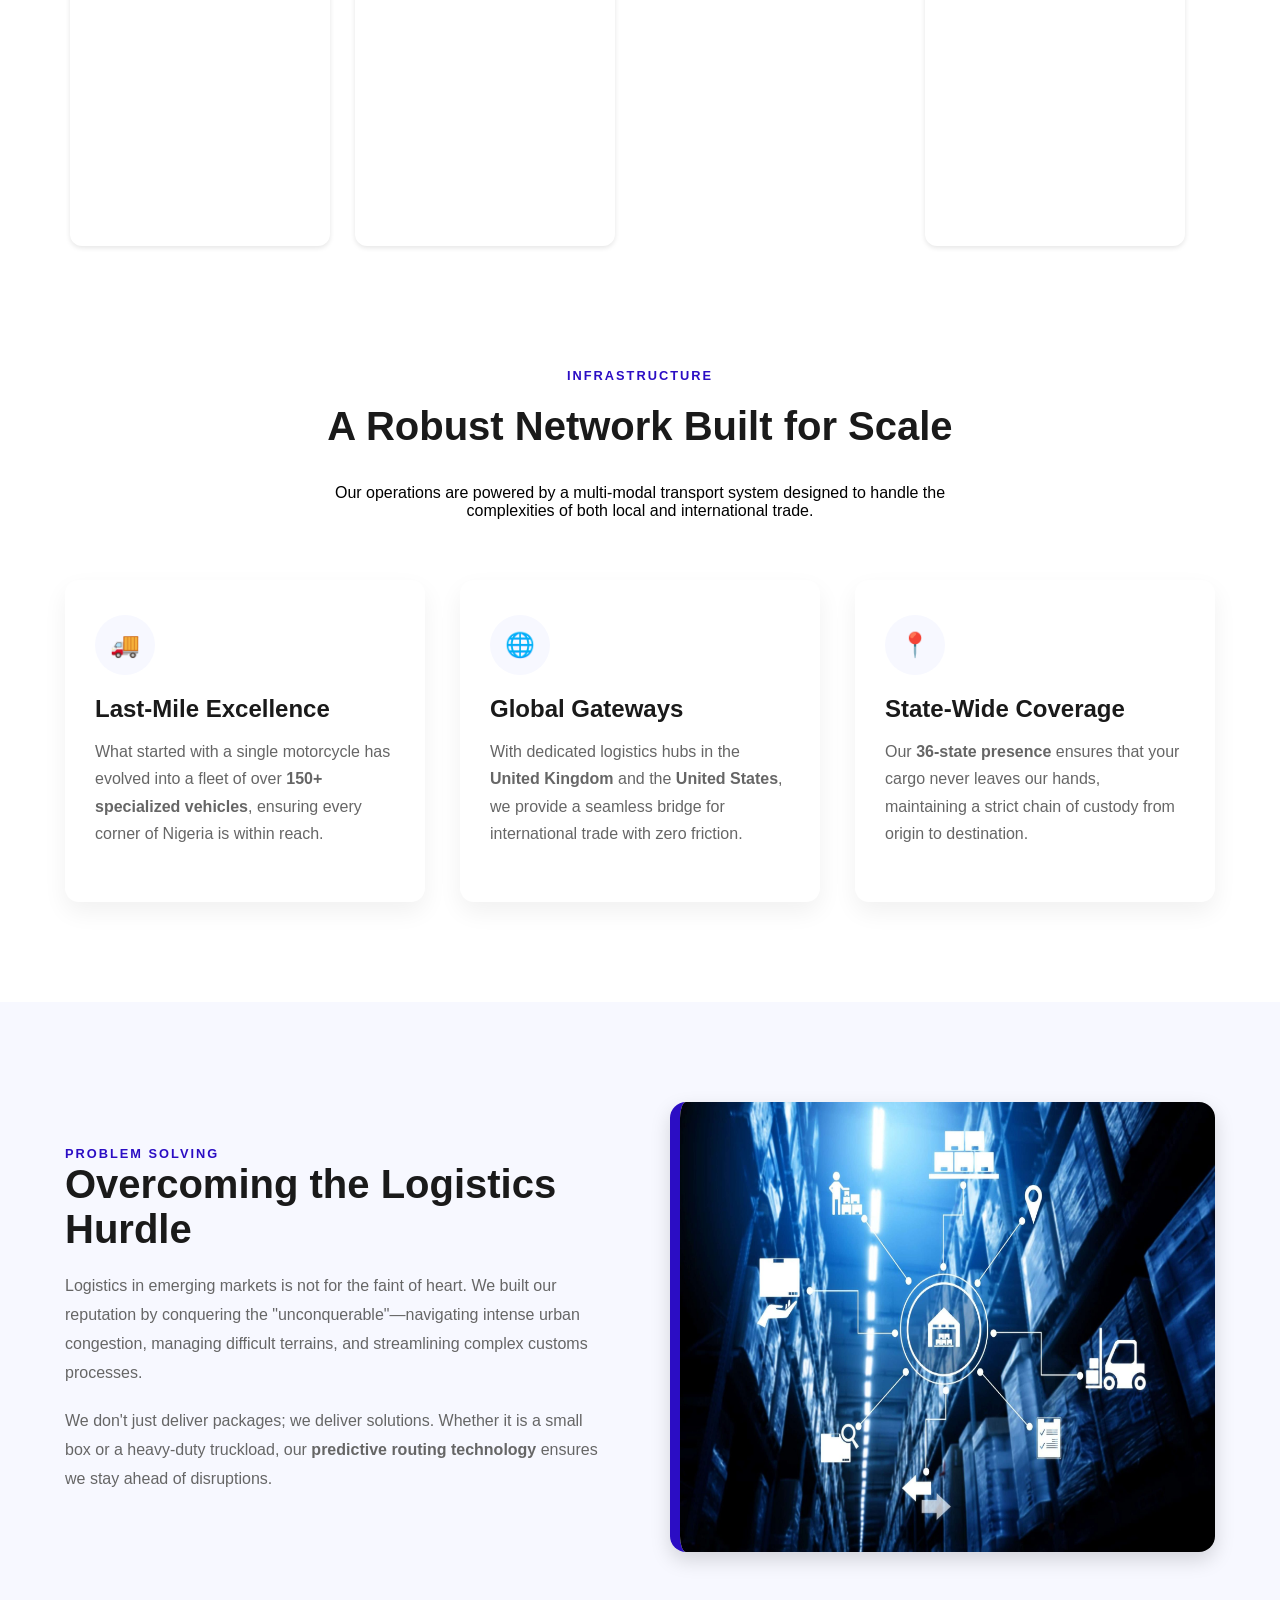
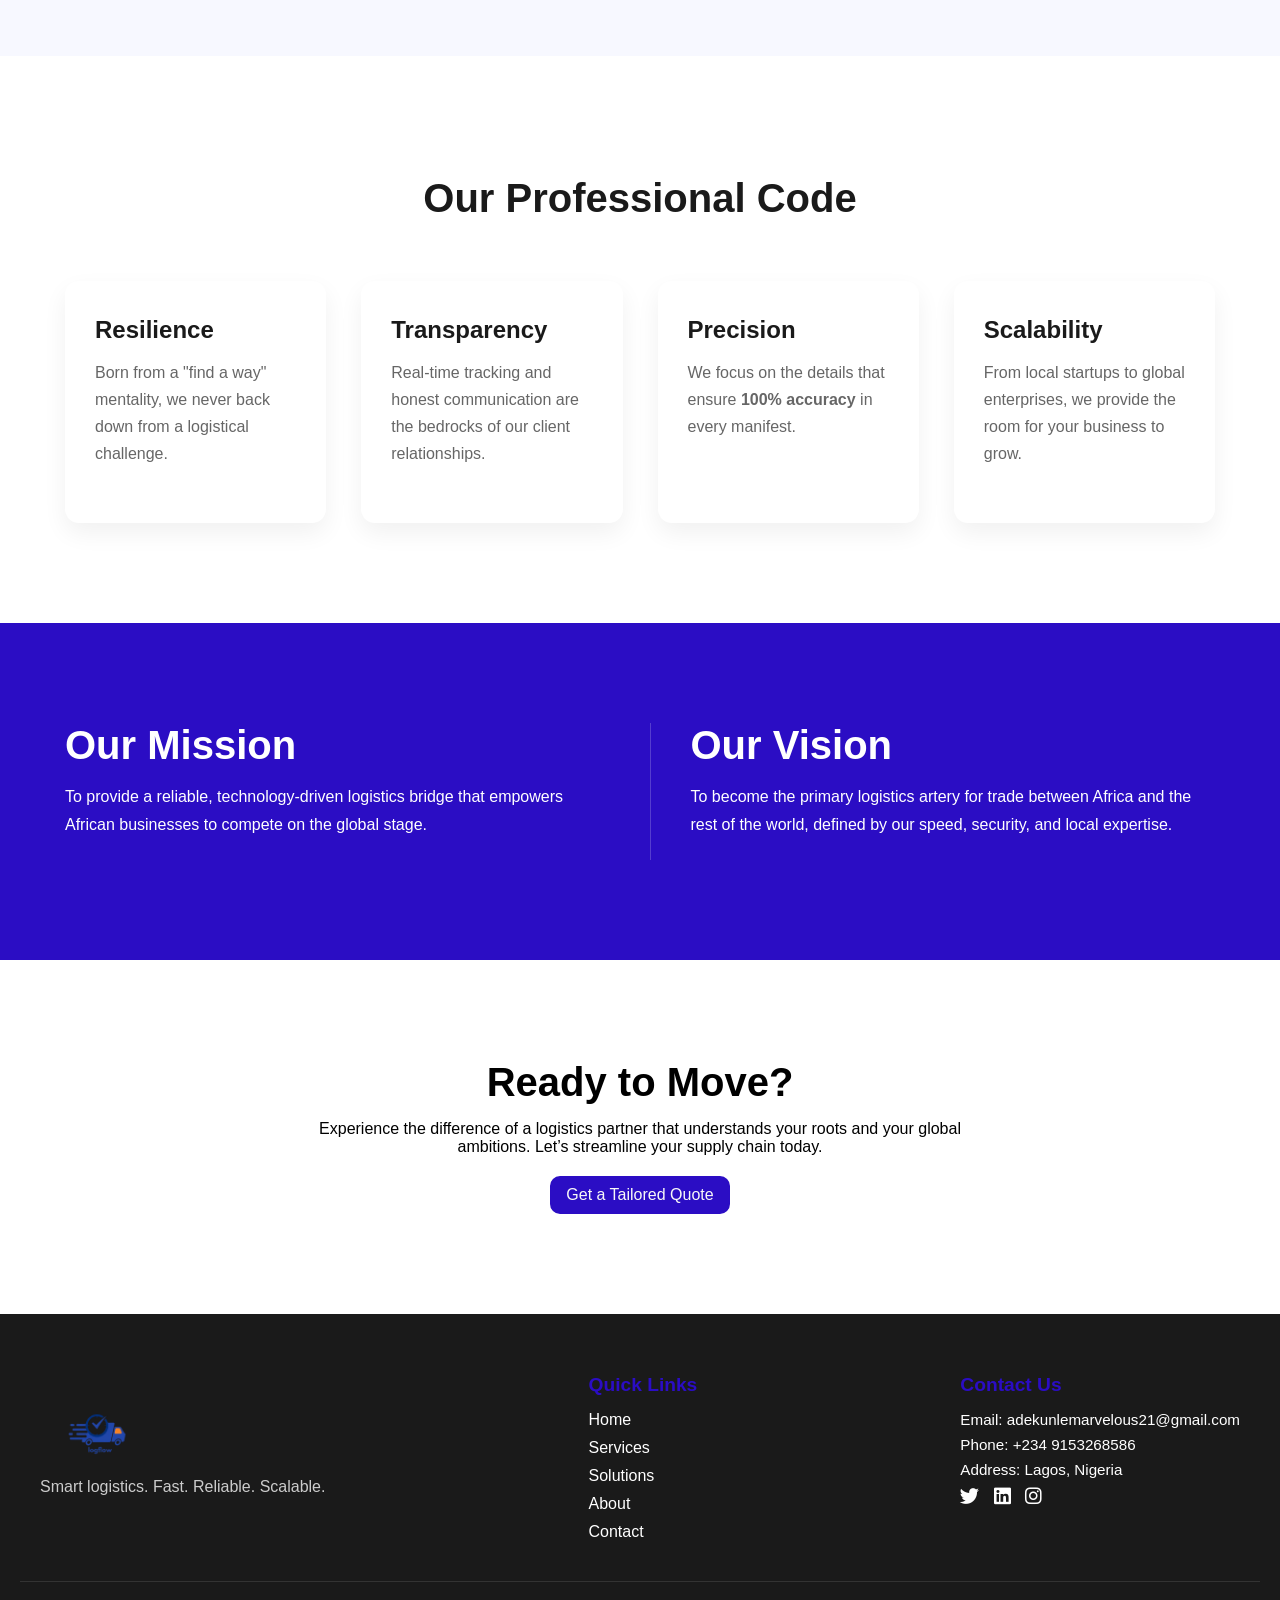
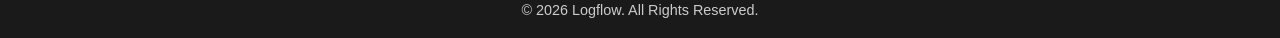
==== commit 8ac01c4d: "Fix database logic and completely exclude credentials" ====
--- a/about.html
+++ b/about.html
@@ -284,8 +284,8 @@
 
       <div class="footer-contact">
         <h4>Contact Us</h4>
-        <p>Email: support@logflow.com</p>
-        <p>Phone: +234 800 123 4567</p>
+        <p>Email: adekunlemarvelous21@gmail.com</p>
+        <p>Phone: +234 9153268586</p>
         <p>Address: Lagos, Nigeria</p>
         <div class="social-icons">
           <a href="#"><i class="fab fa-twitter"></i></a>
